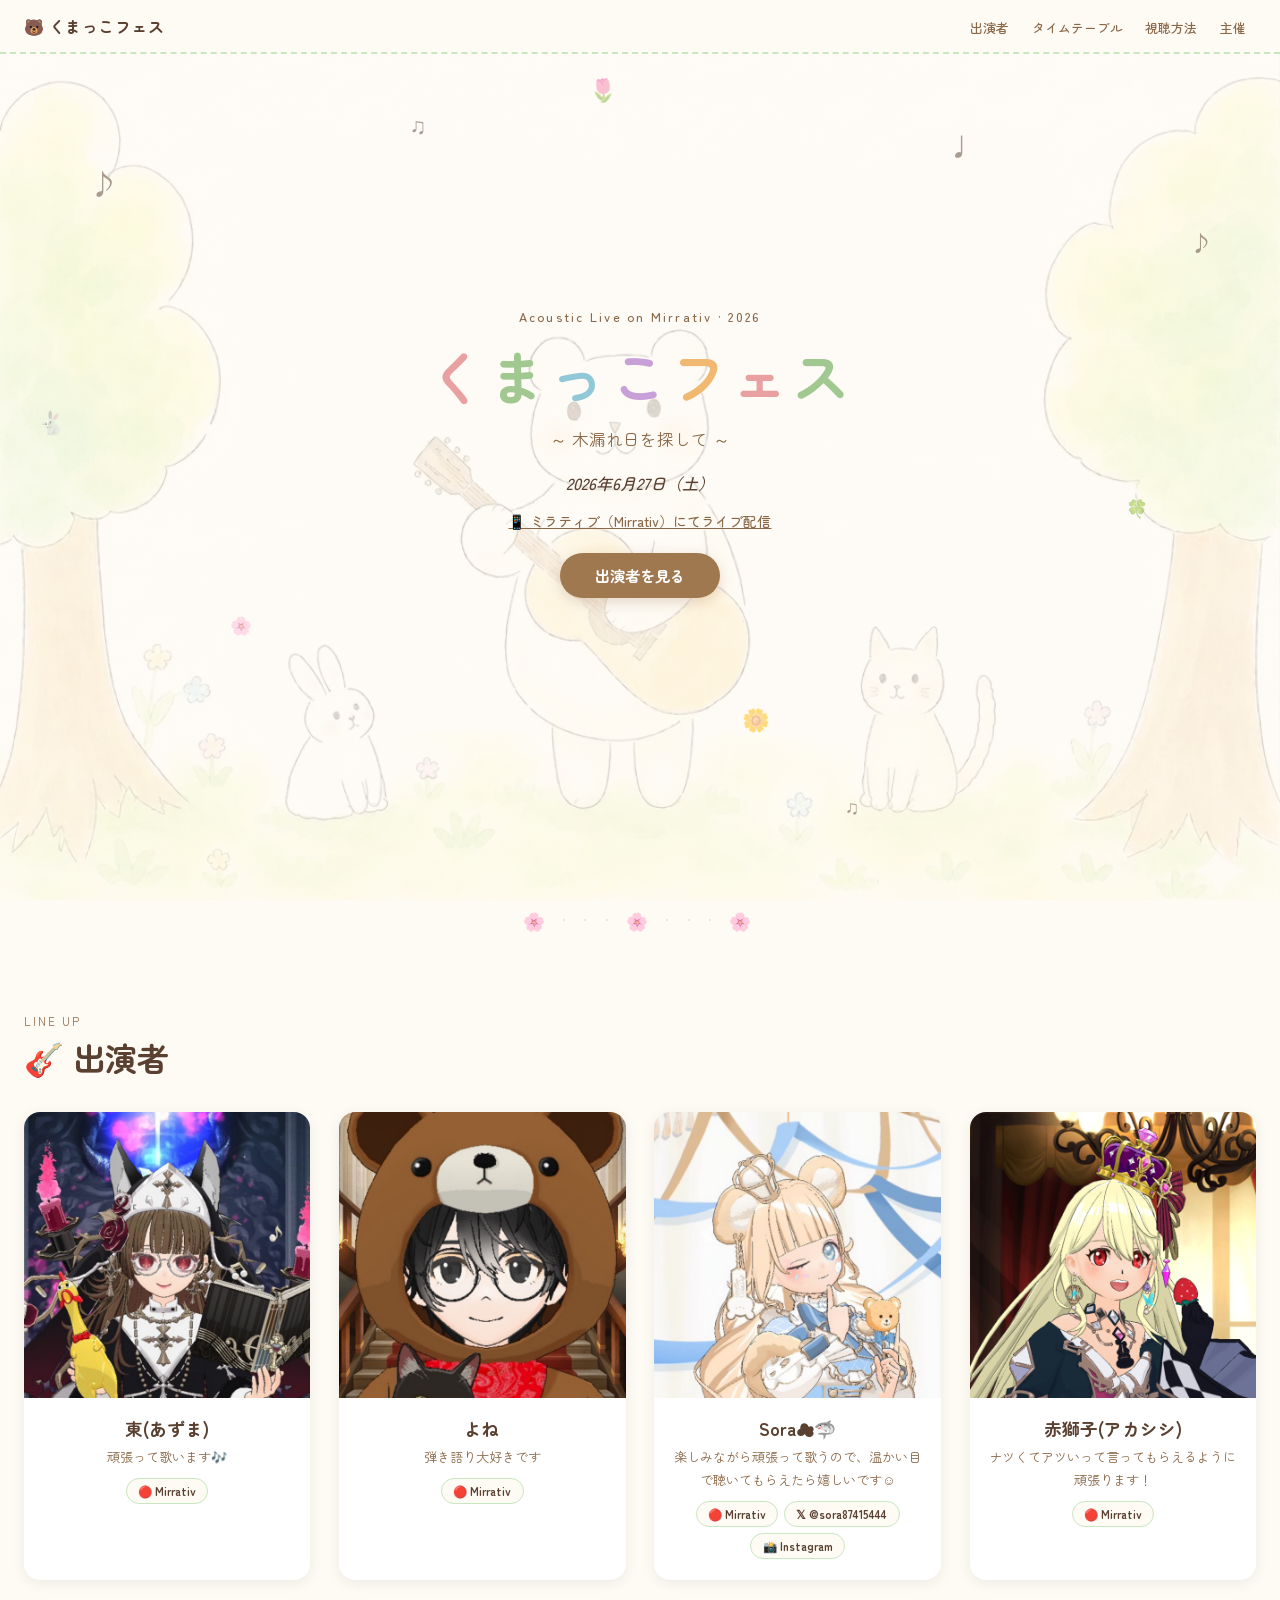
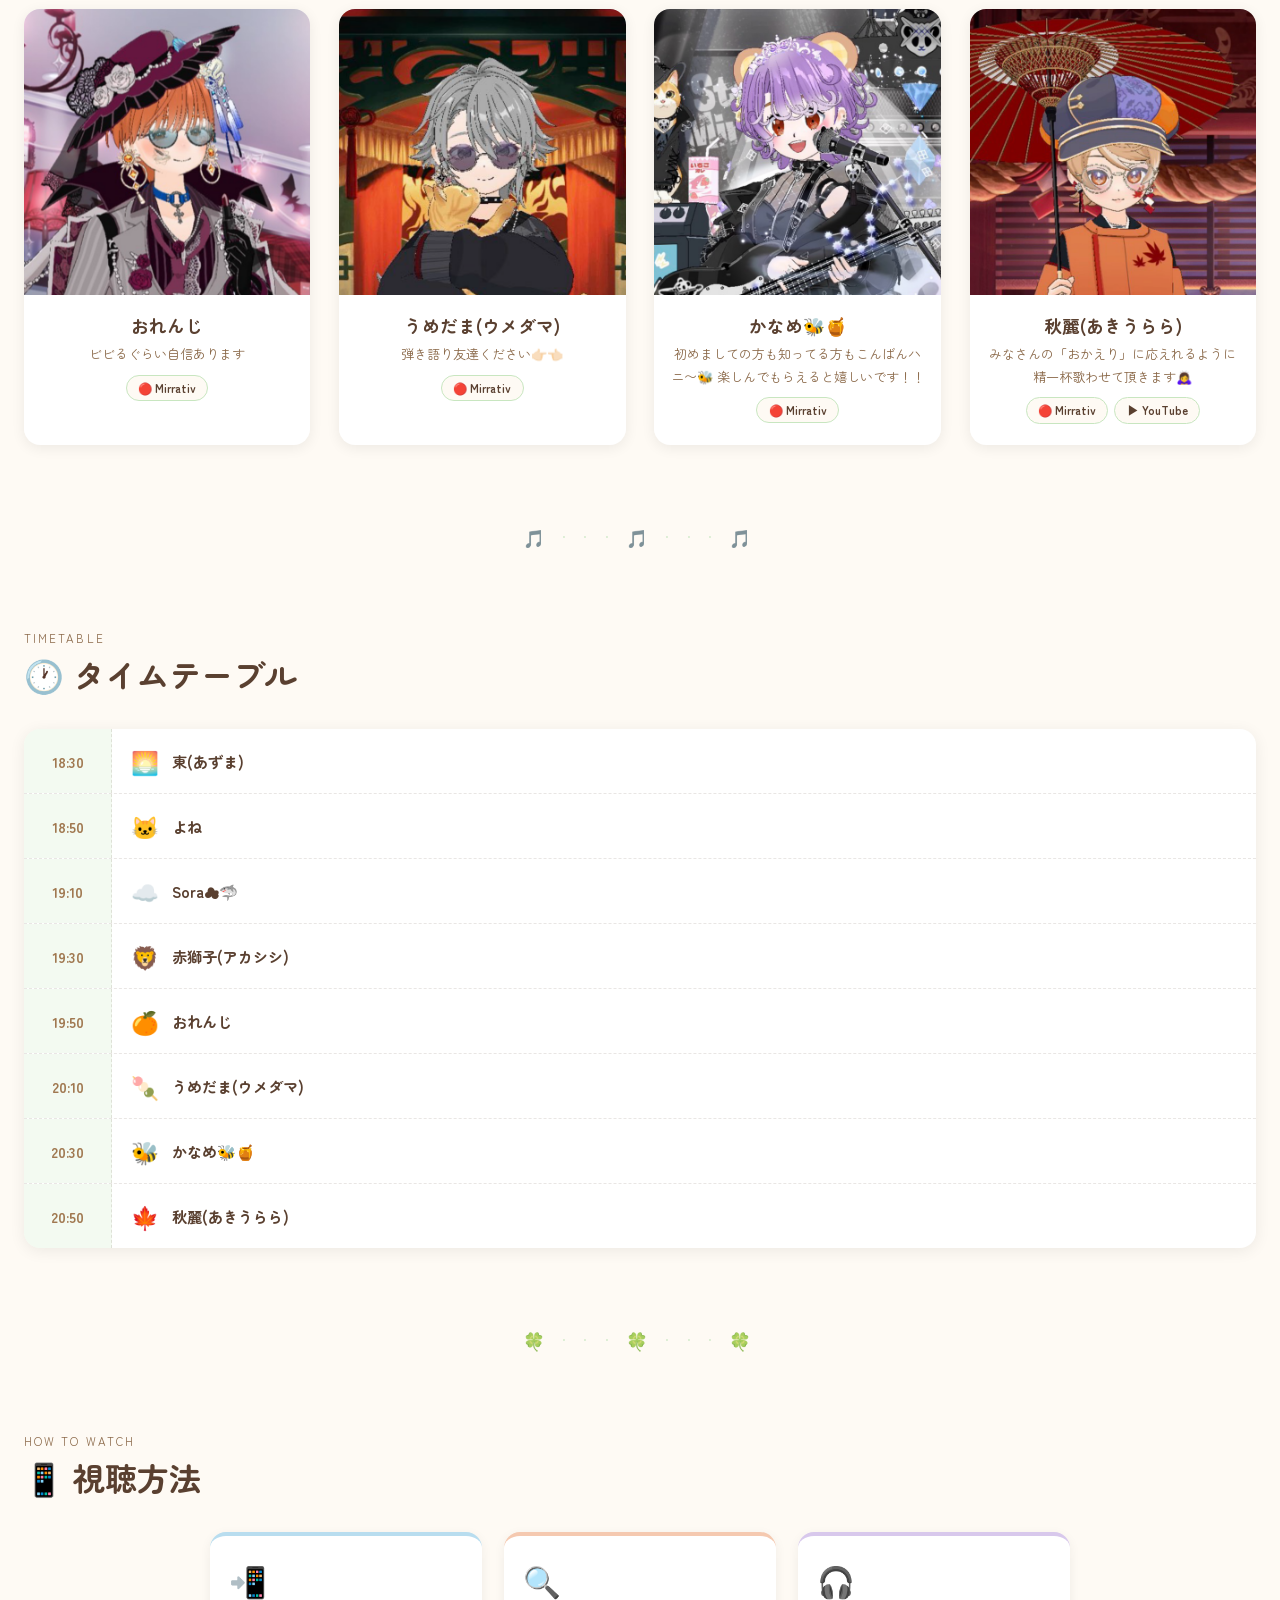
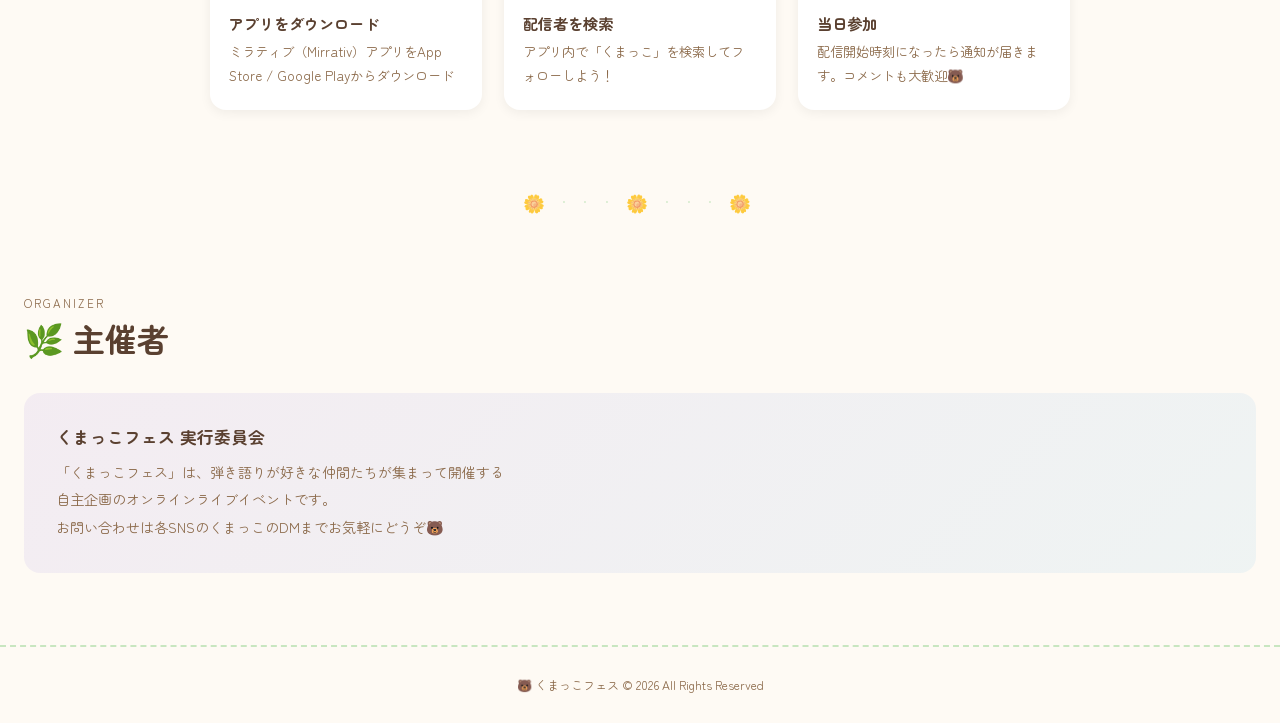
==== index.html @ 89620be0 "Add files via upload" ====
<!DOCTYPE html>
<html lang="ja">
<head>
  <meta charset="UTF-8">
  <meta name="viewport" content="width=device-width, initial-scale=1.0">
  <title>くまっこフェス</title>
  <meta name="description" content="2026年7月25日（土）開催!アコースティックギター弾き語りのオンラインライブイベント「くまっこフェス」。ミラティブにて18:30より配信。東・よね・Sora・赤獅子・おれんじ・うめだま・かなめ・秋麗が出演。">
  <meta name="keywords" content="くまっこフェス,くまっこ,弾き語り,アコースティック,ミラティブ,Mirrativ,オンラインライブ,2026">

  <!-- OGP（SNSでシェアしたときのカード表示） -->
  <meta property="og:title" content="くまっこフェス">
  <meta property="og:description" content="2026年7月25日（土）18:30〜 ミラティブにてアコースティック弾き語りライブ配信イベント開催！">
  <meta property="og:type" content="website">
  <meta property="og:image" content="image/image1.png">
  <meta name="twitter:card" content="summary_large_image">
  <meta name="twitter:title" content="くまっこフェス">
  <meta name="twitter:description" content="2026年7月25日（土）18:30〜 ミラティブにてアコースティック弾き語りライブ配信イベント開催！">
  <meta name="twitter:image" content="image/image1.png">

  <link rel="icon" href="data:image/svg+xml,<svg xmlns='http://www.w3.org/2000/svg' viewBox='0 0 100 100'><text y='.9em' font-size='90'>🐻</text></svg>">
  <link rel="preconnect" href="https://fonts.googleapis.com">
  <link href="https://fonts.googleapis.com/css2?family=Zen+Maru+Gothic:wght@400;500;700&display=swap" rel="stylesheet">
  <link rel="stylesheet" href="style.css">
</head>
<body>

<nav>
  <div class="nav-logo">🐻 くまっこフェス</div>
  <button class="nav-hamburger" id="navToggle" aria-label="メニューを開く" aria-expanded="false">
    <span></span><span></span><span></span>
  </button>
  <ul class="nav-links" id="navLinks">
    <li><a href="#artists" class="nav-close">出演者</a></li>
    <li><a href="#timetable" class="nav-close">タイムテーブル</a></li>
    <li><a href="#access" class="nav-close">視聴方法</a></li>
    <li><a href="#organizer" class="nav-close">主催</a></li>
  </ul>
</nav>
<script>
  const toggle = document.getElementById('navToggle');
  const links  = document.getElementById('navLinks');
  toggle.addEventListener('click', () => {
    const open = links.classList.toggle('open');
    toggle.classList.toggle('open', open);
    toggle.setAttribute('aria-expanded', open);
  });
  document.querySelectorAll('.nav-close').forEach(a => {
    a.addEventListener('click', () => {
      links.classList.remove('open');
      toggle.classList.remove('open');
      toggle.setAttribute('aria-expanded', false);
    });
  });
</script>

<div class="hero">
  <div class="hero-floaties">
    <span class="floaty">♪</span><span class="floaty">🌸</span>
    <span class="floaty">♫</span><span class="floaty">🌼</span>
    <span class="floaty">♩</span><span class="floaty">🍀</span>
    <span class="floaty">♪</span><span class="floaty">🌷</span>
    <span class="floaty">♫</span><span class="floaty">🐇</span>
  </div>
  <div class="hero-inner">
    <span class="hero-eyebrow">Acoustic Live on Mirrativ · 2026</span>

    <h1 class="hero-title">
      <span class="c1">く</span><span class="c2">ま</span><span class="c3">っ</span><span class="c4">こ</span><span class="c5">フ</span><span class="c6">ェ</span><span class="c7">ス</span>
    </h1>

    <p class="hero-desc">～ 木漏れ日を探して ～</p>

    <p class="hero-date"><em>2026年6月27日（土）</em></p>

    <a href="https://mirrativ.com" target="_blank" rel="noopener" class="hero-platform">📱 ミラティブ（Mirrativ）にてライブ配信</a>

    <a href="#artists" class="hero-cta">出演者を見る</a>
  </div>
</div>

<div class="divider">🌸 · · · 🌸 · · · 🌸</div>

<section class="section" id="artists">
  <span class="section-label">Line Up</span>
  <h2 class="section-title">🎸 出演者</h2>
  <div class="artists-grid">

    <div class="artist-card">
      <img src="image/image3.png" alt="東">
      <div class="artist-card-body">
        <h3>東(あずま)</h3>
        <p>頑張って歌います🎶</p>
        <div class="artist-sns">
          <a href="https://mirrativ.com/user/102219431" target="_blank" rel="noopener" class="artist-sns-btn">🔴 Mirrativ</a>
        </div>
      </div>
    </div>

    <div class="artist-card">
      <img src="image/image4.png" alt="よね">
      <div class="artist-card-body">
        <h3>よね</h3>
        <p>弾き語り大好きです</p>
        <div class="artist-sns">
          <a href="https://mirrativ.com/user/101156910" target="_blank" rel="noopener" class="artist-sns-btn">🔴 Mirrativ</a>
        </div>
      </div>
    </div>

    <div class="artist-card">
      <img src="image/image5.png" alt="Sora">
      <div class="artist-card-body">
        <h3>Sora☁🦈</h3>
        <p>楽しみながら頑張って歌うので、温かい目で聴いてもらえたら嬉しいです☺️</p>
        <div class="artist-sns">
          <a href="https://mirrativ.com/user/8584113" target="_blank" rel="noopener" class="artist-sns-btn">🔴 Mirrativ</a>
          <a href="https://x.com/sora87415444?s=11&t=yZ4ReIHykWUh_qKAVTOBlQ" target="_blank" rel="noopener" class="artist-sns-btn">𝕏 @sora87415444</a>
          <a href="https://www.instagram.com/sora__guitar?igsh=NDF0MnJ6eXdzMDRj&utm_source=qr" target="_blank" rel="noopener" class="artist-sns-btn">📸 Instagram</a>
        </div>
      </div>
    </div>

    <div class="artist-card">
      <img src="image/image6.png" alt="赤獅子">
      <div class="artist-card-body">
        <h3>赤獅子(アカシシ)</h3>
        <p>ナツくてアツいって言ってもらえるように頑張ります！</p>
        <div class="artist-sns">
          <a href="https://mirrativ.com/user/101083496" target="_blank" rel="noopener" class="artist-sns-btn">🔴 Mirrativ</a>
        </div>
      </div>
    </div>

    <div class="artist-card">
      <img src="image/image7.png" alt="おれんじ">
      <div class="artist-card-body">
        <h3>おれんじ</h3>
        <p>ビビるぐらい自信あります</p>
        <div class="artist-sns">
          <a href="https://mirrativ.com/user/152184566" target="_blank" rel="noopener" class="artist-sns-btn">🔴 Mirrativ</a>
        </div>
      </div>
    </div>

    <div class="artist-card">
      <img src="image/image8.png" alt="うめだま">
      <div class="artist-card-body">
        <h3>うめだま(ウメダマ)</h3>
        <p>弾き語り友達ください👉🏻👈🏻</p>
        <div class="artist-sns">
          <a href="https://mirrativ.com/user/136022039" target="_blank" rel="noopener" class="artist-sns-btn">🔴 Mirrativ</a>
        </div>
      </div>
    </div>

    <div class="artist-card">
      <img src="image/image9.png" alt="かなめ">
      <div class="artist-card-body">
        <h3>かなめ🐝🍯</h3>
        <p>初めましての方も知ってる方もこんばんハニ〜🐝 楽しんでもらえると嬉しいです！！</p>
        <div class="artist-sns">
          <a href="https://mirrativ.com/user/1976051" target="_blank" rel="noopener" class="artist-sns-btn">🔴 Mirrativ</a>
        </div>
      </div>
    </div>

    <div class="artist-card">
      <img src="image/image10.png" alt="秋麗">
      <div class="artist-card-body">
        <h3>秋麗(あきうらら)</h3>
        <p>みなさんの「おかえり」に応えれるように 精一杯歌わせて頂きます🙇‍♀️</p>
        <div class="artist-sns">
          <a href="https://mirrativ.com/user/105536113" target="_blank" rel="noopener" class="artist-sns-btn">🔴 Mirrativ</a>
          <a href="https://youtube.com/@akiulara_ssw?si=vYc-ff33bAd-PZQn" target="_blank" rel="noopener" class="artist-sns-btn">▶ YouTube</a>
        </div>
      </div>
    </div>

  </div>
</section>

<div class="divider">🎵 · · · 🎵 · · · 🎵</div>

<section class="section" id="timetable">
  <span class="section-label">Timetable</span>
  <h2 class="section-title">🕐 タイムテーブル</h2>
  <div class="timetable">
    <div class="tt-row">
      <div class="tt-time">18:30</div>
      <div class="tt-body">
        <span class="tt-icon">🌅</span>
        <div><div class="tt-name">東(あずま)</div></div>
      </div>
    </div>
    <div class="tt-row">
      <div class="tt-time">18:50</div>
      <div class="tt-body">
        <span class="tt-icon">🐱</span>
        <div><div class="tt-name">よね</div></div>
      </div>
    </div>
    <div class="tt-row">
      <div class="tt-time">19:10</div>
      <div class="tt-body">
        <span class="tt-icon">☁️</span>
        <div><div class="tt-name">Sora☁🦈</div></div>
      </div>
    </div>
    <div class="tt-row">
      <div class="tt-time">19:30</div>
      <div class="tt-body">
        <span class="tt-icon">🦁</span>
        <div><div class="tt-name">赤獅子(アカシシ)</div></div>
      </div>
    </div>
    <div class="tt-row">
      <div class="tt-time">19:50</div>
      <div class="tt-body">
        <span class="tt-icon">🍊</span>
        <div><div class="tt-name">おれんじ</div></div>
      </div>
    </div>
    <div class="tt-row">
      <div class="tt-time">20:10</div>
      <div class="tt-body">
        <span class="tt-icon">🍡</span>
        <div><div class="tt-name">うめだま(ウメダマ)</div></div>
      </div>
    </div>
    <div class="tt-row">
      <div class="tt-time">20:30</div>
      <div class="tt-body">
        <span class="tt-icon">🐝</span>
        <div><div class="tt-name">かなめ🐝🍯</div></div>
      </div>
    </div>
    <div class="tt-row">
      <div class="tt-time">20:50</div>
      <div class="tt-body">
        <span class="tt-icon">🍁</span>
        <div><div class="tt-name">秋麗(あきうらら)</div></div>
      </div>
    </div>
  </div>
</section>

<div class="divider">🍀 · · · 🍀 · · · 🍀</div>

<section class="section" id="access">
  <span class="section-label">How to Watch</span>
  <h2 class="section-title">📱 視聴方法</h2>
  <div class="access-steps">
    <div class="access-step">
      <div class="icon">📲</div>
      <h3>アプリをダウンロード</h3>
      <p>ミラティブ（Mirrativ）アプリをApp Store / Google Playからダウンロード</p>
    </div>
    <div class="access-step">
      <div class="icon">🔍</div>
      <h3>配信者を検索</h3>
      <p>アプリ内で「くまっこ」を検索してフォローしよう！</p>
    </div>
    <div class="access-step">
      <div class="icon">🎧</div>
      <h3>当日参加</h3>
      <p>配信開始時刻になったら通知が届きます。コメントも大歓迎🐻</p>
    </div>
  </div>
</section>

<div class="divider">🌼 · · · 🌼 · · · 🌼</div>

<section class="section" id="organizer">
  <span class="section-label">Organizer</span>
  <h2 class="section-title">🌿 主催者</h2>
  <div class="organizer-box">
    <h3>くまっこフェス 実行委員会</h3>
    <p>
      「くまっこフェス」は、弾き語りが好きな仲間たちが集まって開催する<br>
      自主企画のオンラインライブイベントです。<br>
      お問い合わせは各SNSのくまっこのDMまでお気軽にどうぞ🐻
    </p>
  </div>
</section>

<footer>
  <p>🐻 くまっこフェス &copy; 2026 All Rights Reserved</p>
</footer>

<!-- くまっこ フッターマスコット -->
<div class="mascot-popup" id="mascotPopup" aria-hidden="true">
  <img src="image/image2.png" alt="くまっこ" class="mascot-img">
</div>

<script>
(function() {
  const mascot = document.getElementById('mascotPopup');
  let shown = false;

  function checkBottom() {
    const scrollBottom = window.scrollY + window.innerHeight;
    const pageHeight   = document.documentElement.scrollHeight;
    if (!shown && scrollBottom >= pageHeight - 80) {
      shown = true;
      mascot.classList.add('visible');
    } else if (shown && scrollBottom < pageHeight - 200) {
      shown = false;
      mascot.classList.remove('visible');
    }
  }

  window.addEventListener('scroll', checkBottom, { passive: true });
})();
</script>

</body>
</html>
---- style.css ----
*, *::before, *::after { box-sizing: border-box; margin: 0; padding: 0; }
html { scroll-behavior: smooth; }

:root {
  --cream:    #FEFAF4;
  --green:    #C8E6C0;
  --peach:    #F5C9B0;
  --sky:      #B8DDEF;
  --lavender: #D8C8EC;
  --brown:    #A07850;
  --text:     #5A4030;
  --sub:      #8A6848;
  --white:    #ffffff;
  --r:        16px;
}

body {
  font-family: 'Zen Maru Gothic', sans-serif;
  background: var(--cream);
  color: var(--text);
  overflow-x: hidden;
}

/* NAV */
nav {
  position: fixed;
  top: 0; left: 0; right: 0;
  z-index: 100;
  background: rgba(254,250,244,0.93);
  backdrop-filter: blur(10px);
  -webkit-backdrop-filter: blur(10px);
  border-bottom: 2px dashed var(--green);
  padding: 0 1.5rem;
  height: 54px;
  display: flex;
  align-items: center;
  justify-content: space-between;
}
.nav-logo { font-weight: 700; font-size: 1rem; letter-spacing: 0.03em; }
.nav-links { display: flex; list-style: none; gap: 0.1rem; }
.nav-links a {
  text-decoration: none;
  color: var(--sub);
  font-size: 0.8rem;
  font-weight: 500;
  padding: 0.3rem 0.65rem;
  border-radius: 20px;
  transition: background 0.18s, color 0.18s;
}
.nav-links a:hover { background: var(--green); color: var(--text); }

/* HERO */
.hero {
  min-height: 100svh;
  padding-top: 54px;
  display: flex;
  flex-direction: column;
  align-items: center;
  justify-content: center;
  text-align: center;
  padding-inline: 1.5rem;
  padding-bottom: 3rem;
  position: relative;
  overflow: hidden;
  background-image: 
    linear-gradient(rgba(254, 250, 244, 0.7), rgba(254, 250, 244, 0.7)), 
    url('image/image1.png');
  background-size: cover;
  background-position: center;
  background-repeat: no-repeat;
}

.hero-floaties { position: absolute; inset: 0; pointer-events: none; overflow: hidden; }
.floaty { position: absolute; font-size: 1.4rem; opacity: 0.5; animation: float 9s ease-in-out infinite; }
.floaty:nth-child(1)  { left:  7%; top: 18%; animation-delay:0s;   font-size:1.8rem; }
.floaty:nth-child(2)  { left: 18%; top: 68%; animation-delay:1.3s; font-size:1.1rem; }
.floaty:nth-child(3)  { left: 32%; top: 12%; animation-delay:2.6s; }
.floaty:nth-child(4)  { left: 58%; top: 78%; animation-delay:0.8s; }
.floaty:nth-child(5)  { left: 74%; top: 14%; animation-delay:2.0s; font-size:1.6rem; }
.floaty:nth-child(6)  { left: 88%; top: 55%; animation-delay:3.2s; font-size:1.1rem; }
.floaty:nth-child(7)  { left: 93%; top: 25%; animation-delay:0.5s; }
.floaty:nth-child(8)  { left: 46%; top:  8%; animation-delay:1.8s; }
.floaty:nth-child(9)  { left: 66%; top: 88%; animation-delay:1.0s; font-size:1.2rem; }
.floaty:nth-child(10) { left:  3%; top: 45%; animation-delay:3.8s; }
@keyframes float {
  0%,100% { transform: translateY(0) rotate(-3deg); }
  40%      { transform: translateY(-16px) rotate(4deg); }
  70%      { transform: translateY(-7px) rotate(-2deg); }
}

.hero-inner {
  position: relative; z-index: 1;
  display: flex; flex-direction: column;
  align-items: center; gap: 1rem;
}
.hero-kv { display: none; }
.hero-eyebrow {
  font-size: 0.78rem; letter-spacing: 0.18em;
  color: var(--sub); font-weight: 500;
}
.hero-title {
  font-size: clamp(2.2rem, 9vw, 3.6rem);
  font-weight: 700; letter-spacing: 0.05em; line-height: 1.15;
}
.hero-title .c1 { color: #E8A0A0; }
.hero-title .c2 { color: #A0C890; }
.hero-title .c3 { color: #90C8D8; }
.hero-title .c4 { color: #C8A0D8; }
.hero-title .c5 { color: #F0B870; }
.hero-title .c6 { color: #E8A0A0; }
.hero-title .c7 { color: #A0C890; }
.hero-desc { font-size: clamp(0.88rem, 2.5vw, 1.05rem); color: var(--sub); line-height: 1.8; }
.hero-date { font-style: italic; font-size: 1rem; color: var(--text); font-weight: 500; }
.hero-platform {
  display: inline-flex; align-items: center; gap: 0.4rem;
  font-size: 0.88rem; font-weight: 500; color: var(--sub);
}
.hero-cta {
  display: inline-block; margin-top: 0.4rem;
  padding: 0.72rem 2.2rem;
  background: var(--brown); color: #fff;
  font-family: inherit; font-size: 0.95rem; font-weight: 700;
  border-radius: 30px; text-decoration: none;
  box-shadow: 0 4px 14px rgba(160,120,80,0.28);
  transition: transform 0.18s, box-shadow 0.18s;
}
.hero-cta:hover { transform: translateY(-3px); box-shadow: 0 8px 22px rgba(160,120,80,0.35); }

/* SECTION 共通 */
.section { padding: 4.5rem 1.5rem; max-width: 1280px; margin-inline: auto; }
.section-label {
  display: block; font-size: 0.72rem; letter-spacing: 0.18em;
  text-transform: uppercase; color: var(--sub); margin-bottom: 0.3rem;
}
.section-title { font-size: clamp(1.4rem, 5vw, 2rem); font-weight: 700; margin-bottom: 2rem; }
.divider { text-align: center; letter-spacing: 0.35em; color: var(--green); font-size: 1.1rem; padding: 0.5rem 0; opacity: 0.75; }

/* ARTISTS */
.artists-grid {
  display: grid;
  grid-template-columns: repeat(auto-fill, minmax(240px, 1fr));
  gap: 1.8rem;
}
@media (min-width: 900px) {
  .artists-grid { grid-template-columns: repeat(4, 1fr); }
}
.artist-card {
  background: var(--white); border-radius: var(--r);
  overflow: hidden; box-shadow: 0 3px 14px rgba(0,0,0,0.07);
  text-align: center;
  transition: transform 0.18s, box-shadow 0.18s;
}
.artist-card:hover { transform: translateY(-5px); box-shadow: 0 8px 24px rgba(0,0,0,0.1); }
.artist-card img {
  width: 100%; aspect-ratio: 1/1; object-fit: cover;
  display: block;
  background: linear-gradient(135deg, var(--peach), var(--lavender));
}
.artist-card-body { padding: 1.1rem 1rem 1.3rem; }
.artist-card-body h3 { font-size: 1.1rem; font-weight: 700; margin-bottom: 0.35rem; }
.artist-card-body p { font-size: 0.82rem; color: var(--sub); line-height: 1.7; }
.artist-sns { display: flex; flex-wrap: wrap; gap: 0.4rem; justify-content: center; margin-top: 0.6rem; }
.artist-sns-btn {
  display: inline-block;
  font-size: 0.72rem; font-weight: 700; font-family: inherit;
  padding: 0.25rem 0.7rem;
  border-radius: 20px;
  background: var(--cream);
  border: 1.5px solid var(--green);
  color: var(--text);
  text-decoration: none;
  transition: background 0.18s, color 0.18s;
}
.artist-sns-btn:hover { background: var(--green); color: var(--text); }

/* TIMETABLE */
.timetable { background: var(--white); border-radius: var(--r); overflow: hidden; box-shadow: 0 3px 16px rgba(0,0,0,0.07); }
.tt-row {
  display: grid; grid-template-columns: 88px 1fr;
  border-bottom: 1px dashed rgba(90,64,48,0.13);
}
.tt-row:last-child { border-bottom: none; }
.tt-time {
  padding: 1rem 0.6rem; font-size: 0.9rem; font-weight: 700; color: var(--brown);
  background: rgba(200,230,192,0.22);
  display: flex; align-items: center; justify-content: center; text-align: center;
  border-right: 1px dashed rgba(90,64,48,0.13);
}
.tt-body { padding: 1rem 1.2rem; display: flex; align-items: center; gap: 0.8rem; }
.tt-icon { font-size: 1.4rem; flex-shrink: 0; }
.tt-name { font-size: 0.95rem; font-weight: 700; }
.tt-note { font-size: 0.78rem; color: var(--sub); margin-top: 0.1rem; }

/* ACCESS */
.access-steps {
  display: grid;
  grid-template-columns: repeat(3, 1fr);
  gap: 1.4rem;
  max-width: 860px;
  margin-inline: auto;
}
.access-step {
  background: var(--white); border-radius: var(--r);
  padding: 1.4rem 1.2rem; box-shadow: 0 3px 12px rgba(0,0,0,0.06);
  border-top: 4px solid var(--sky);
}
.access-step:nth-child(2) { border-top-color: var(--peach); }
.access-step:nth-child(3) { border-top-color: var(--lavender); }
.access-step .icon { font-size: 1.9rem; margin-bottom: 0.6rem; }
.access-step h3 { font-size: 0.95rem; font-weight: 700; margin-bottom: 0.4rem; }
.access-step p { font-size: 0.84rem; color: var(--sub); line-height: 1.75; }

/* ORGANIZER */
.organizer-box {
  background: linear-gradient(135deg, rgba(216,200,236,0.28), rgba(184,221,239,0.22));
  border-radius: var(--r); padding: 2rem;
}
.organizer-box h3 { font-size: 1.05rem; font-weight: 700; margin-bottom: 0.6rem; }
.organizer-box p { font-size: 0.88rem; color: var(--sub); line-height: 1.95; }

/* FOOTER */
footer { text-align: center; padding: 1.8rem 1rem; font-size: 0.76rem; color: var(--sub); border-top: 2px dashed var(--green); }

/* FOOTER MASCOT POPUP */
.mascot-popup {
  position: fixed;
  bottom: -20px;
  right: -10px;
  z-index: 200;
  pointer-events: none;
  transform: translate(60px, 80px) rotate(18deg);
  opacity: 0;
  transition:
    transform 0.55s cubic-bezier(0.34, 1.56, 0.64, 1),
    opacity   0.35s ease;
}
.mascot-popup.visible {
  transform: translate(0, 0) rotate(-6deg);
  opacity: 1;
}
.mascot-img {
  width: 300px;
  height: auto;
  display: block;
  filter: drop-shadow(0 6px 18px rgba(0,0,0,0.18));
}

/* HAMBURGER BUTTON */
.nav-hamburger {
  display: none;
  flex-direction: column;
  justify-content: center;
  gap: 5px;
  width: 40px; height: 40px;
  background: none; border: none;
  cursor: pointer; padding: 6px;
  border-radius: 8px;
  transition: background 0.18s;
  flex-shrink: 0;
}
.nav-hamburger:hover { background: var(--green); }
.nav-hamburger span {
  display: block; height: 2.5px;
  background: var(--text); border-radius: 2px;
  transition: transform 0.25s, opacity 0.25s;
  transform-origin: center;
}
.nav-hamburger.open span:nth-child(1) { transform: translateY(7.5px) rotate(45deg); }
.nav-hamburger.open span:nth-child(2) { opacity: 0; transform: scaleX(0); }
.nav-hamburger.open span:nth-child(3) { transform: translateY(-7.5px) rotate(-45deg); }

/* RESPONSIVE */
@media (max-width: 640px) {
  .nav-hamburger { display: flex; }

  .nav-links {
    display: none;
    position: fixed;
    top: 54px; left: 0; right: 0;
    background: rgba(254,250,244,0.97);
    backdrop-filter: blur(12px);
    -webkit-backdrop-filter: blur(12px);
    border-bottom: 2px dashed var(--green);
    flex-direction: column;
    gap: 0;
    padding: 0.5rem 0 1rem;
    list-style: none;
    box-shadow: 0 8px 24px rgba(0,0,0,0.08);
    z-index: 99;
  }
  .nav-links.open { display: flex; }
  .nav-links li { width: 100%; }
  .nav-links a {
    display: block;
    font-size: 1rem;
    padding: 0.85rem 1.5rem;
    border-radius: 0;
    text-align: left;
    border-bottom: 1px solid rgba(200,230,192,0.5);
  }
  .nav-links li:last-child a { border-bottom: none; }

  .section { padding: 3rem 1rem; }
  .tt-row { grid-template-columns: 70px 1fr; }
  .access-steps { grid-template-columns: 1fr; max-width: 100%; }
  .mascot-img { width: 250px; }
}

@media (prefers-reduced-motion: reduce) { .floaty { animation: none; } }
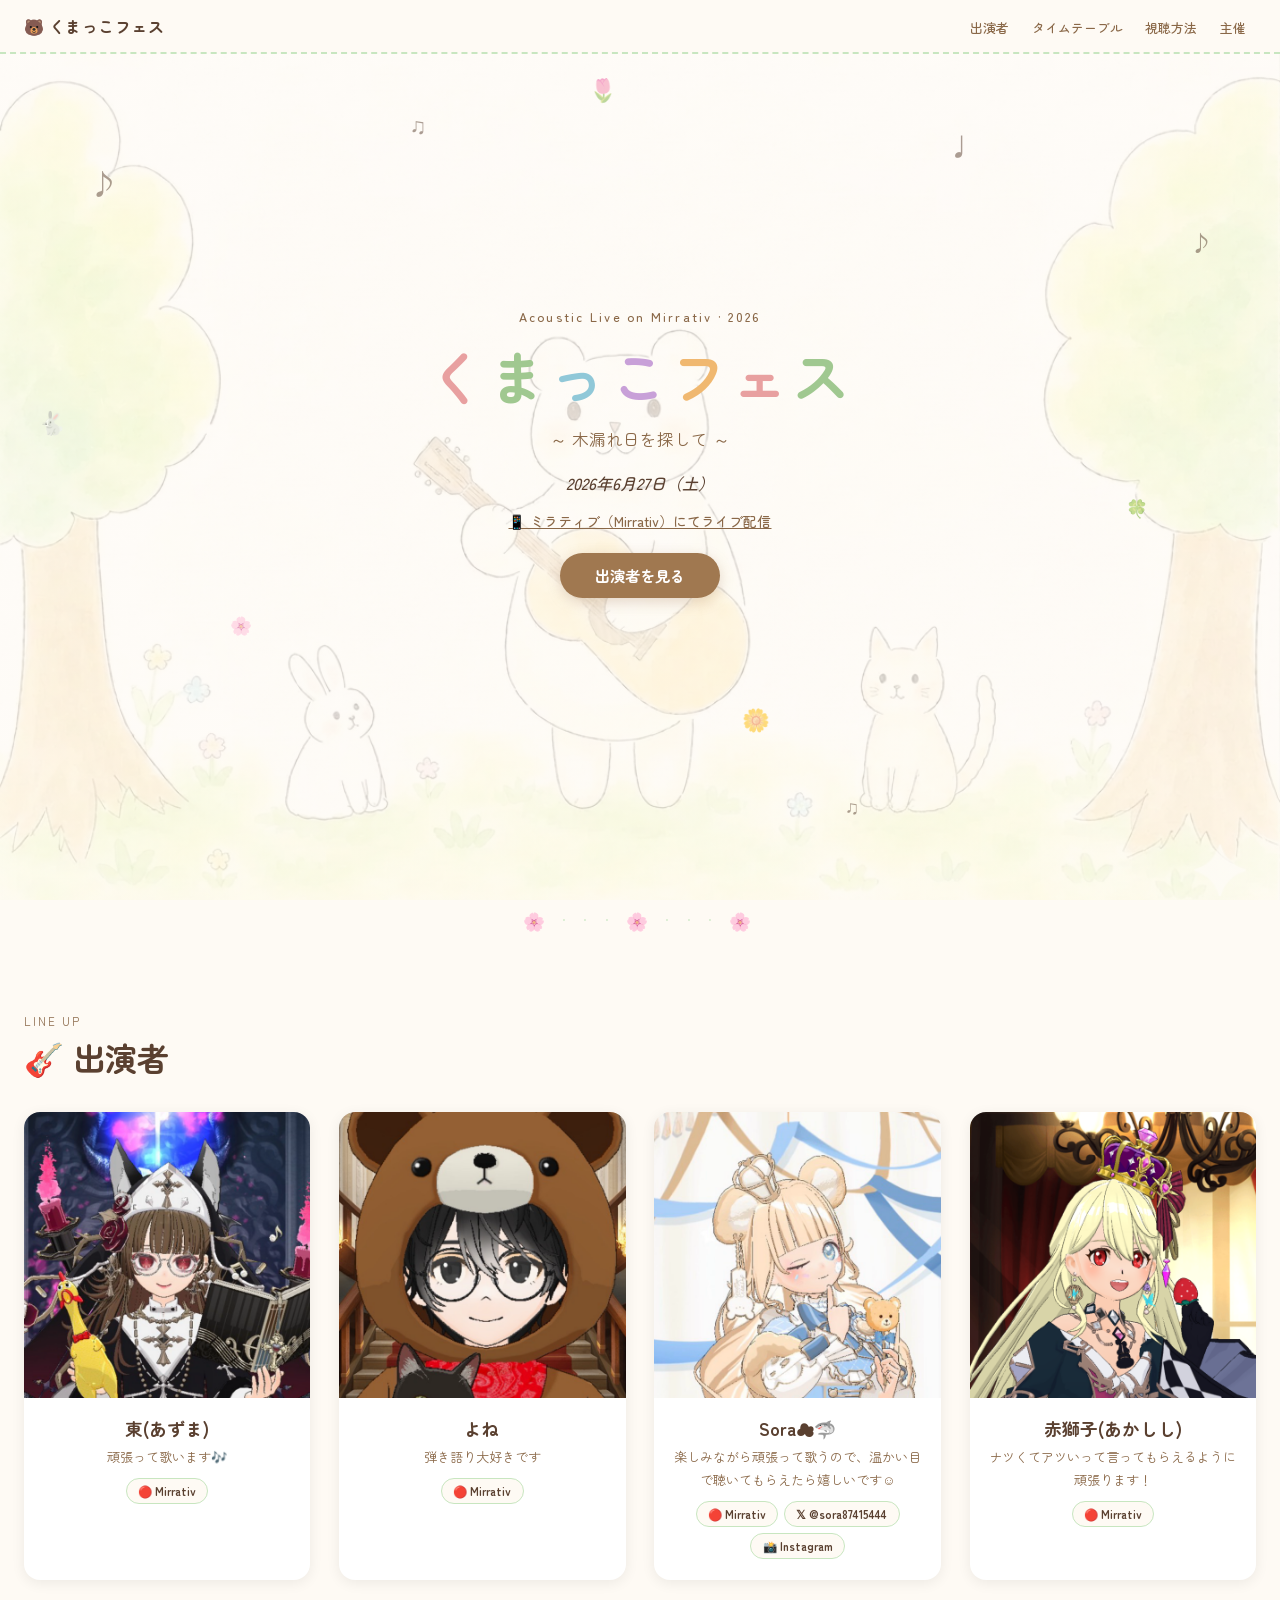
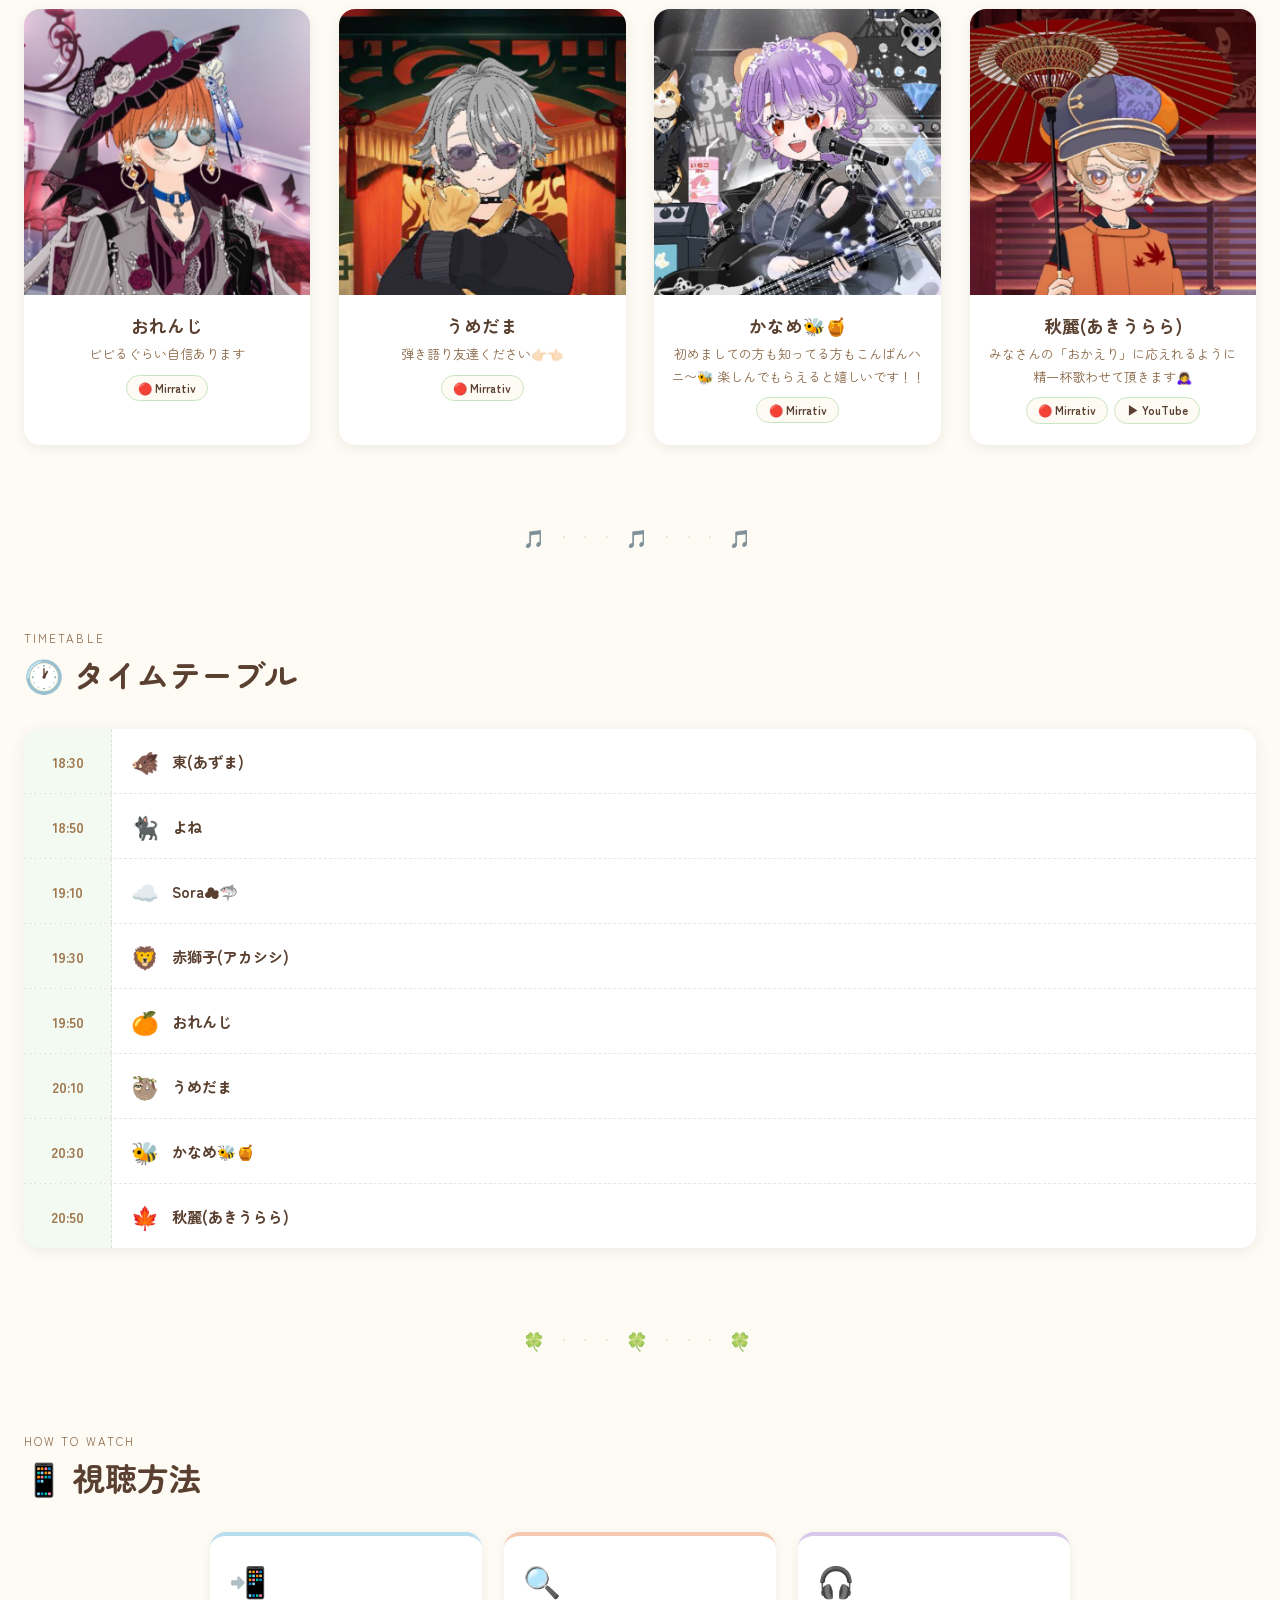
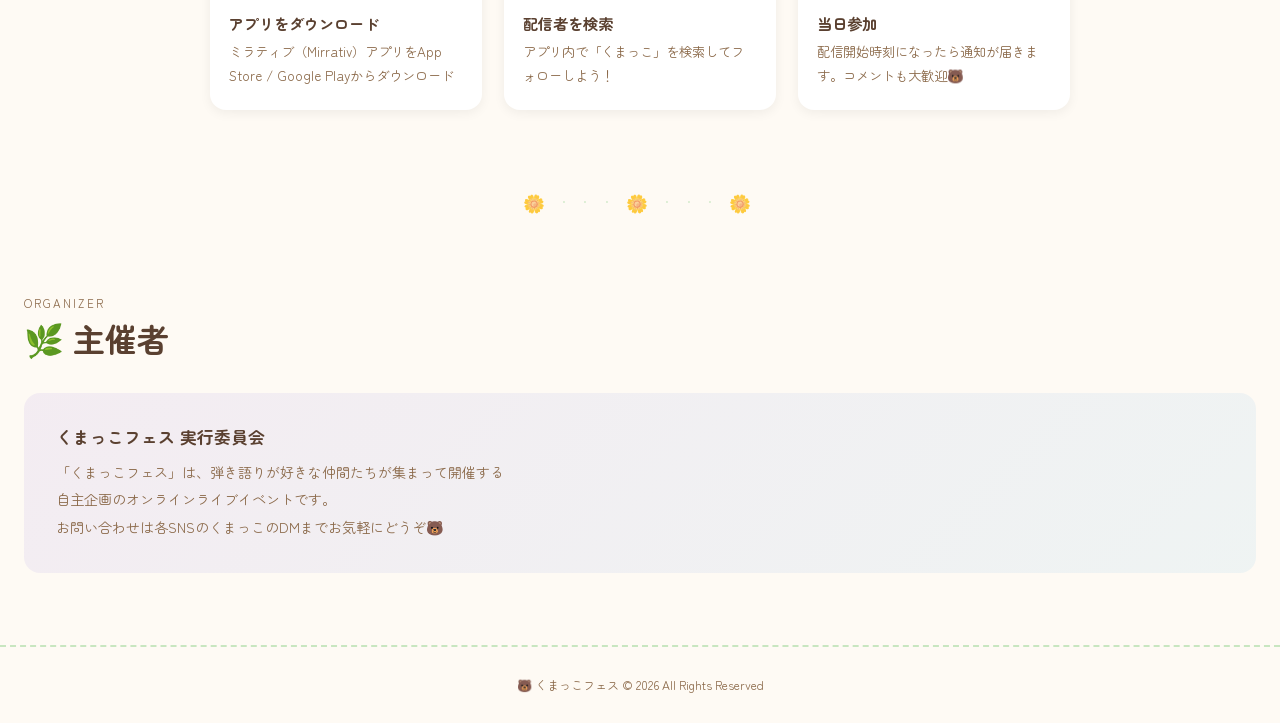
==== commit c4fb432b: "Add files via upload" ====
--- a/index.html
+++ b/index.html
@@ -123,7 +123,7 @@
     <div class="artist-card">
       <img src="image/image6.png" alt="赤獅子">
       <div class="artist-card-body">
-        <h3>赤獅子(アカシシ)</h3>
+        <h3>赤獅子(あかしし)</h3>
         <p>ナツくてアツいって言ってもらえるように頑張ります！</p>
         <div class="artist-sns">
           <a href="https://mirrativ.com/user/101083496" target="_blank" rel="noopener" class="artist-sns-btn">🔴 Mirrativ</a>
@@ -145,7 +145,7 @@
     <div class="artist-card">
       <img src="image/image8.png" alt="うめだま">
       <div class="artist-card-body">
-        <h3>うめだま(ウメダマ)</h3>
+        <h3>うめだま</h3>
         <p>弾き語り友達ください👉🏻👈🏻</p>
         <div class="artist-sns">
           <a href="https://mirrativ.com/user/136022039" target="_blank" rel="noopener" class="artist-sns-btn">🔴 Mirrativ</a>
@@ -188,14 +188,14 @@
     <div class="tt-row">
       <div class="tt-time">18:30</div>
       <div class="tt-body">
-        <span class="tt-icon">🌅</span>
+        <span class="tt-icon">🐗</span>
         <div><div class="tt-name">東(あずま)</div></div>
       </div>
     </div>
     <div class="tt-row">
       <div class="tt-time">18:50</div>
       <div class="tt-body">
-        <span class="tt-icon">🐱</span>
+        <span class="tt-icon">🐈‍⬛</span>
         <div><div class="tt-name">よね</div></div>
       </div>
     </div>
@@ -223,8 +223,8 @@
     <div class="tt-row">
       <div class="tt-time">20:10</div>
       <div class="tt-body">
-        <span class="tt-icon">🍡</span>
-        <div><div class="tt-name">うめだま(ウメダマ)</div></div>
+        <span class="tt-icon">🦥</span>
+        <div><div class="tt-name">うめだま</div></div>
       </div>
     </div>
     <div class="tt-row">
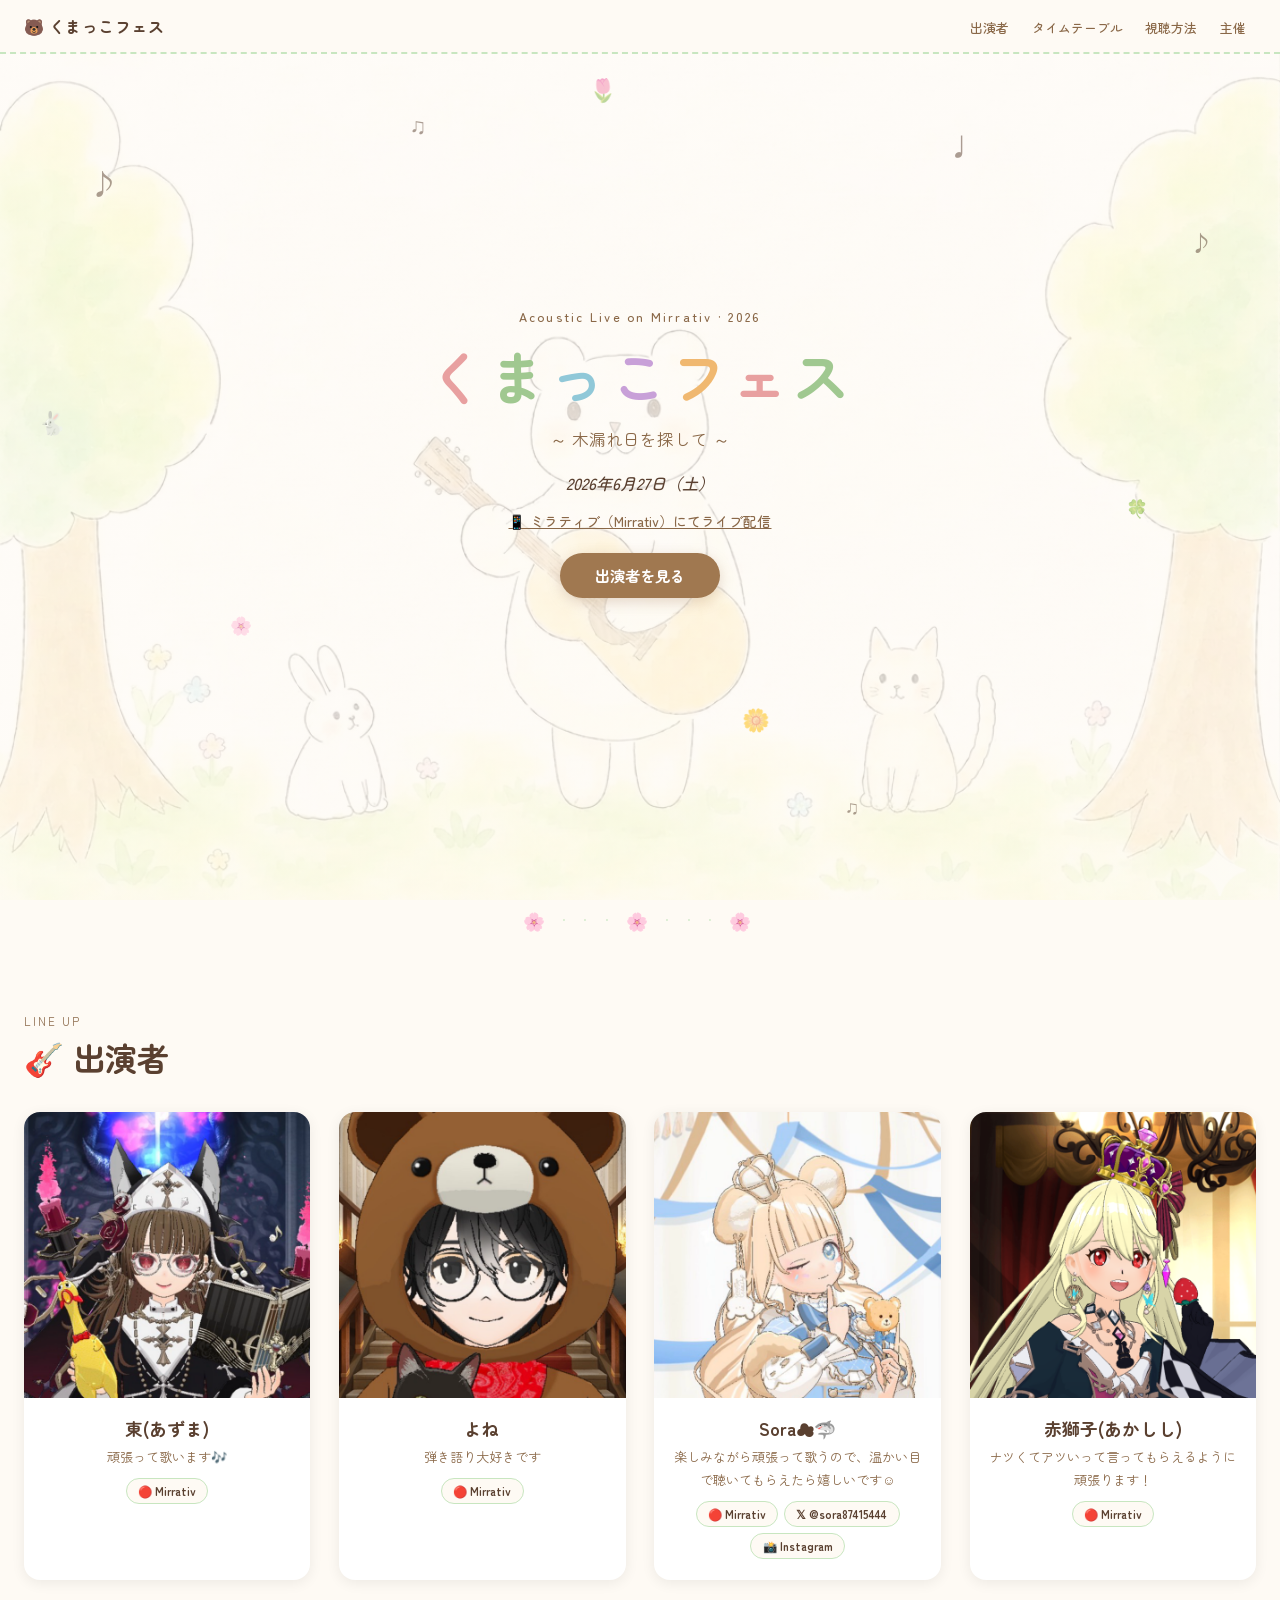
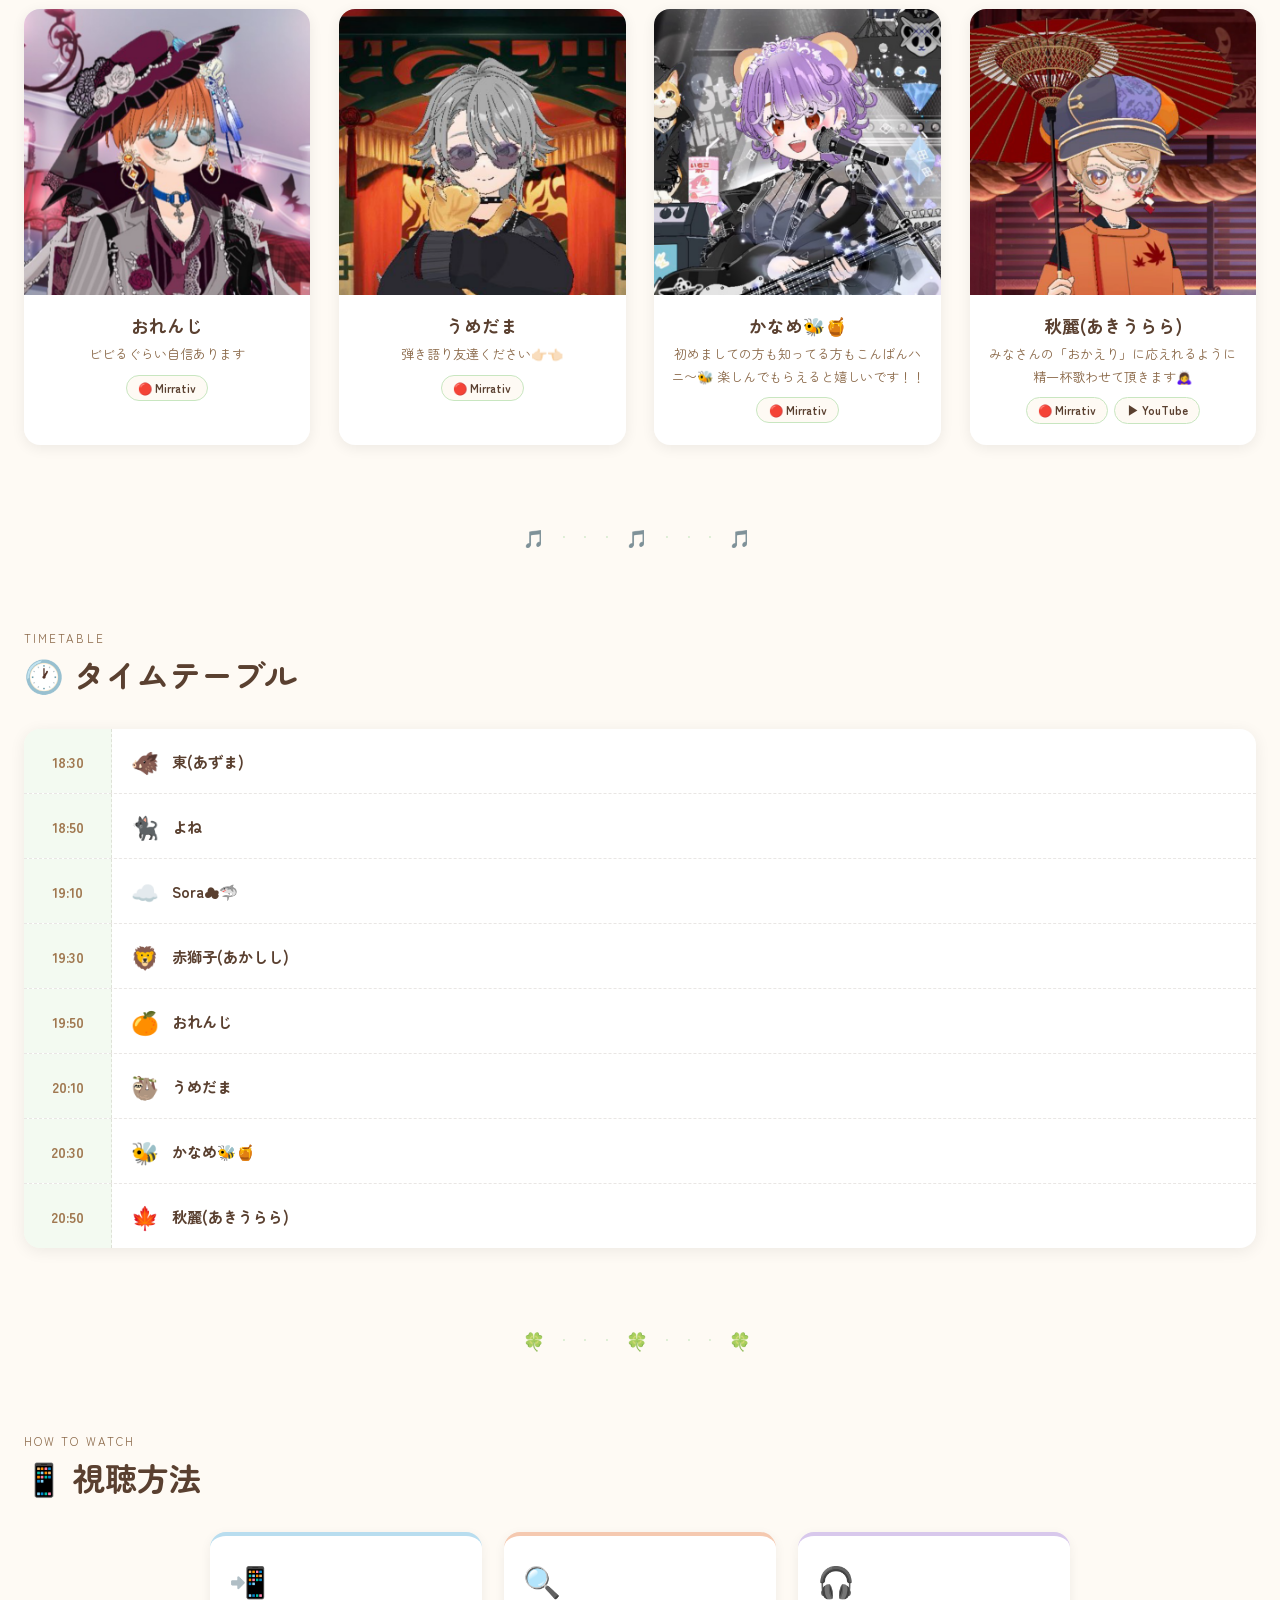
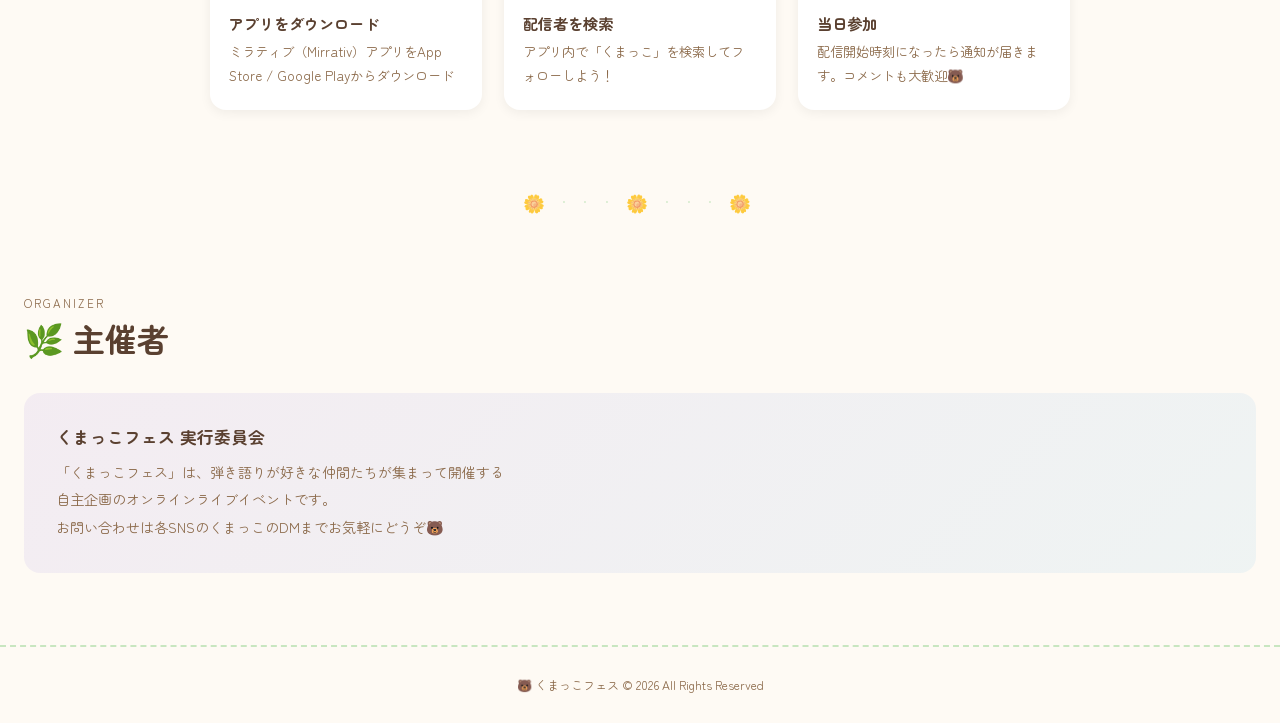
==== commit 338df9eb: "Add files via upload" ====
--- a/index.html
+++ b/index.html
@@ -210,7 +210,7 @@
       <div class="tt-time">19:30</div>
       <div class="tt-body">
         <span class="tt-icon">🦁</span>
-        <div><div class="tt-name">赤獅子(アカシシ)</div></div>
+        <div><div class="tt-name">赤獅子(あかしし)</div></div>
       </div>
     </div>
     <div class="tt-row">
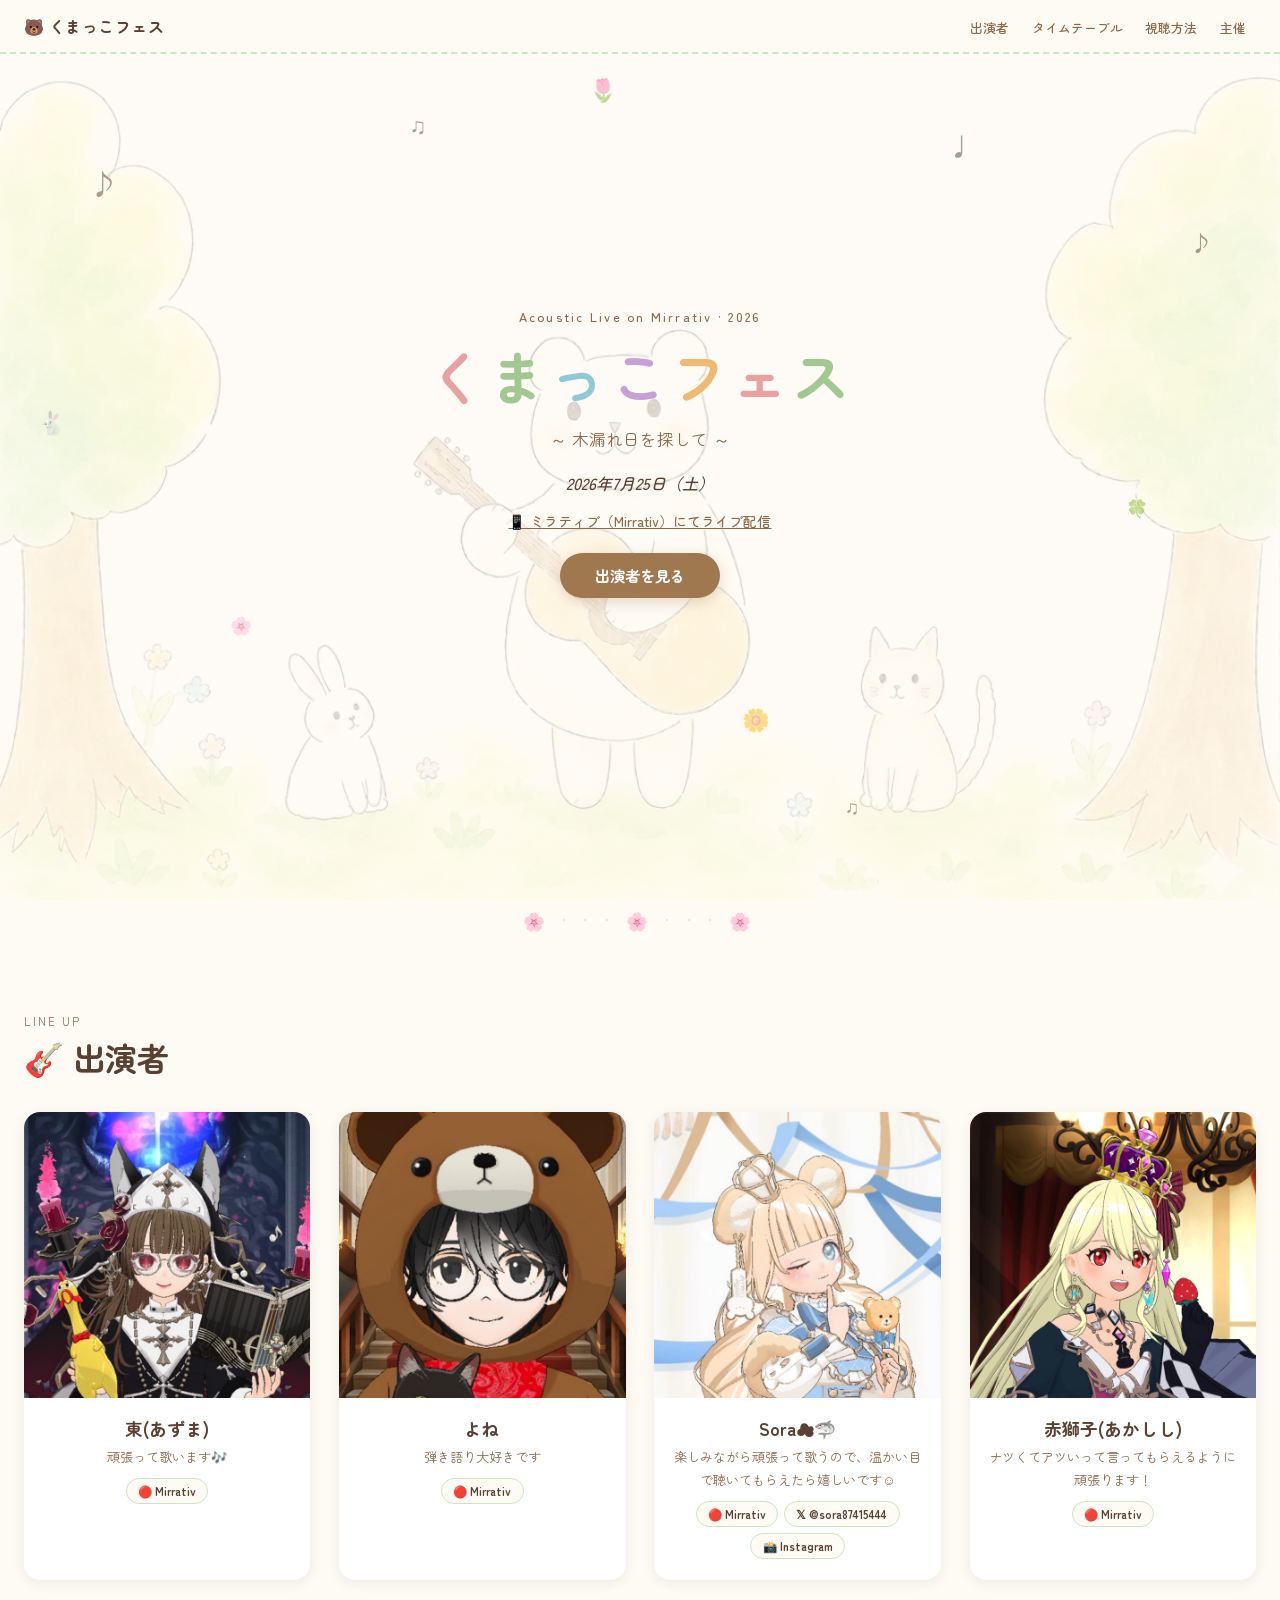
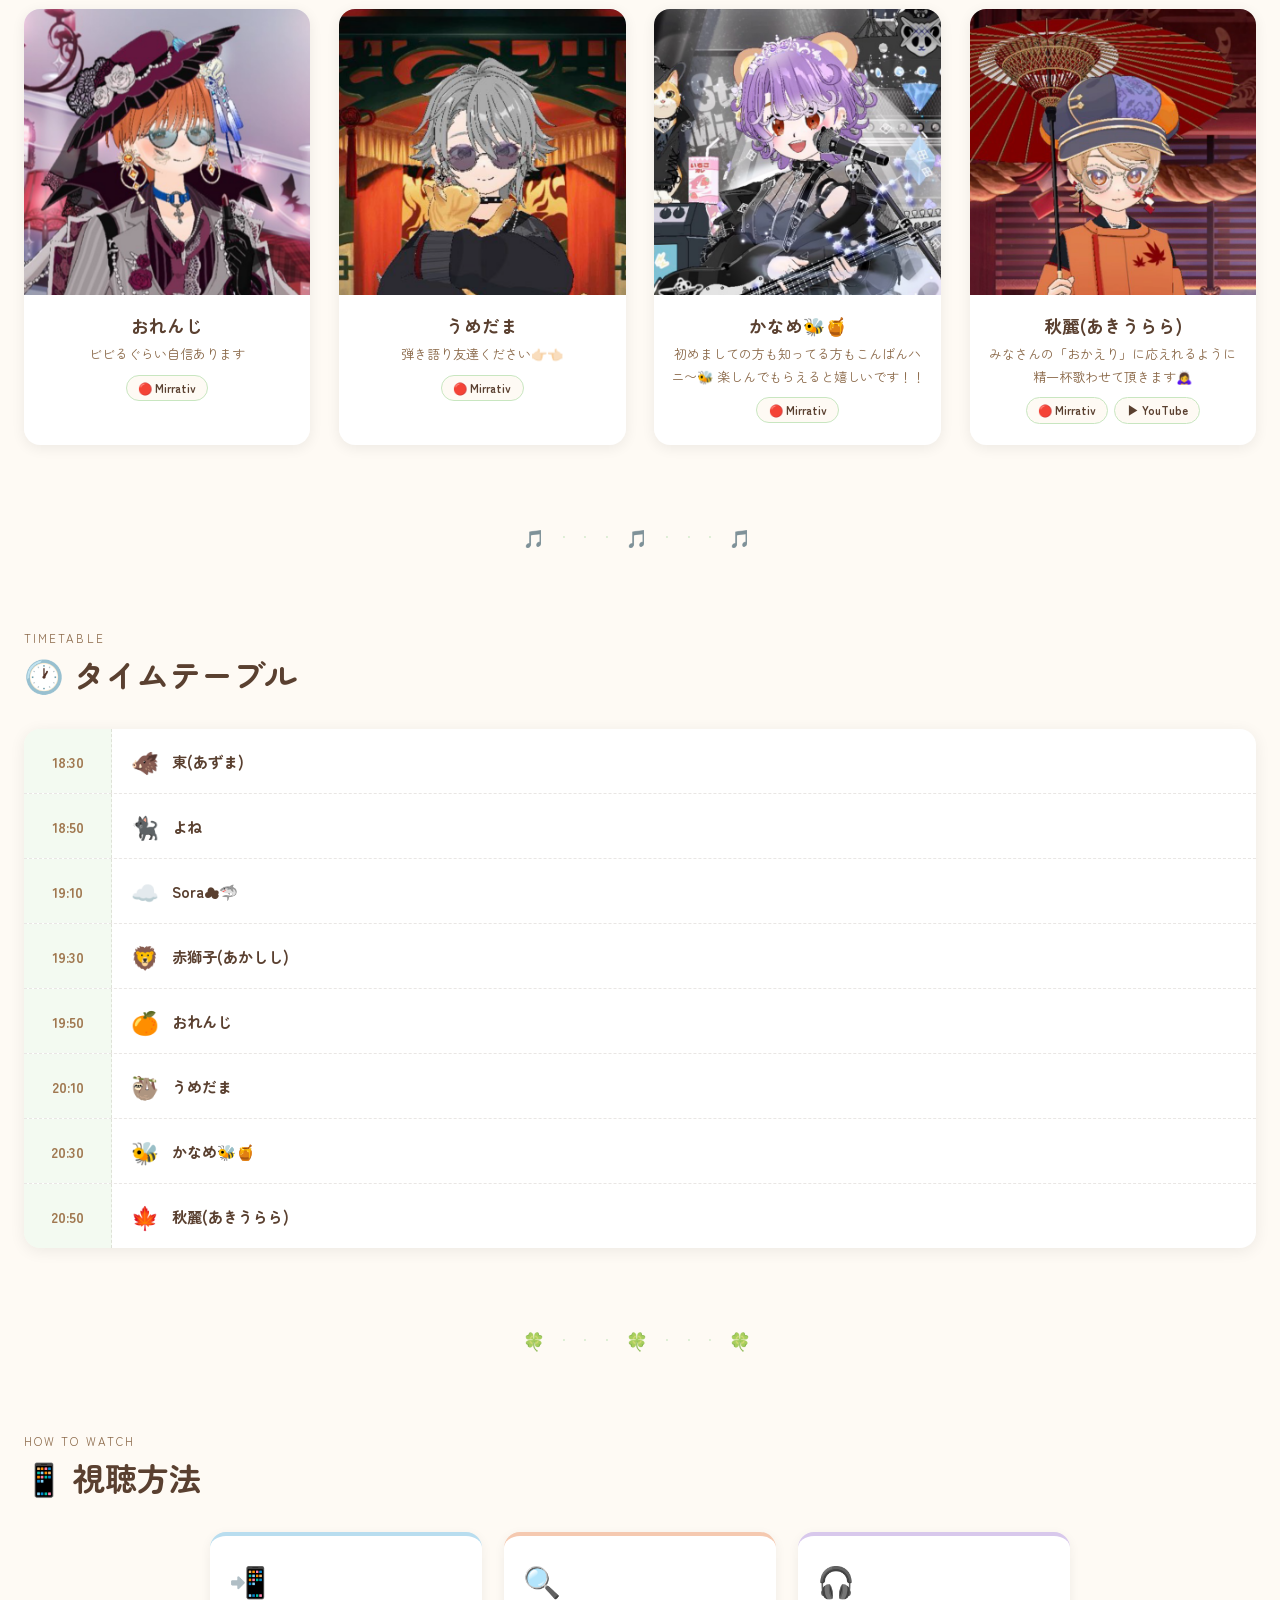
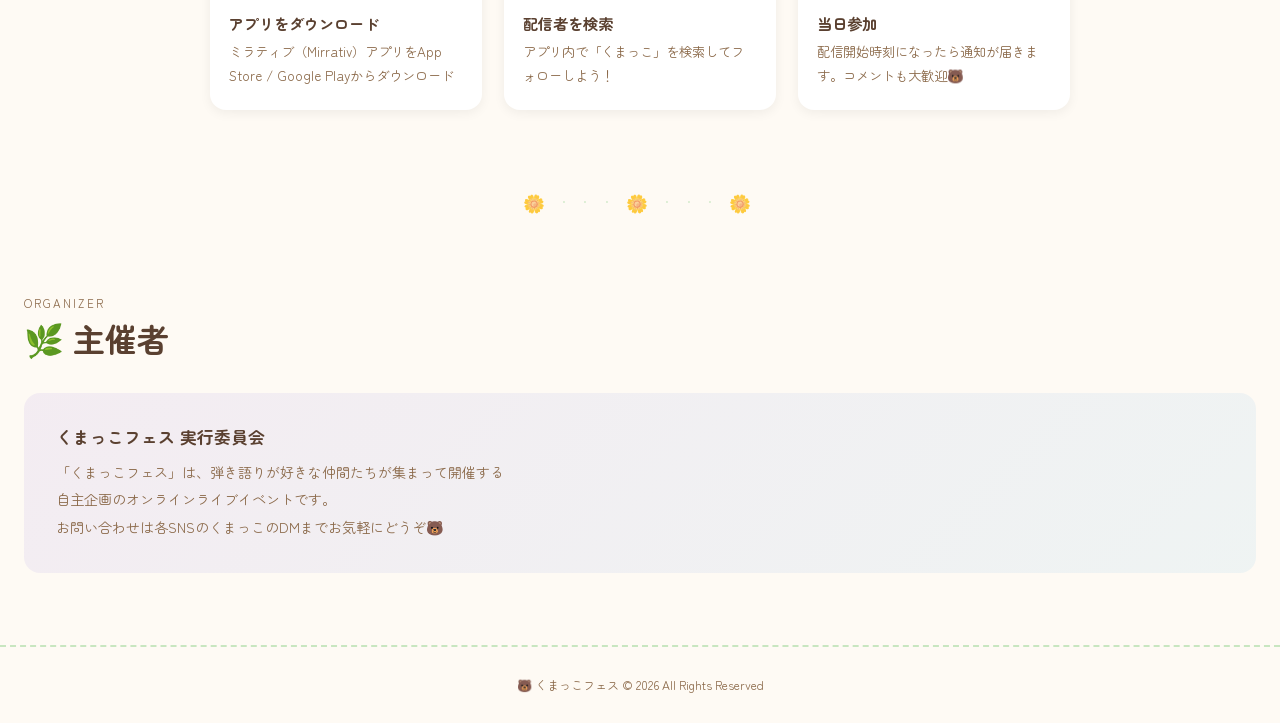
==== commit 3d07ddf2: "Add files via upload" ====
--- a/index.html
+++ b/index.html
@@ -70,7 +70,7 @@
 
     <p class="hero-desc">～ 木漏れ日を探して ～</p>
 
-    <p class="hero-date"><em>2026年6月27日（土）</em></p>
+    <p class="hero-date"><em>2026年7月25日（土）</em></p>
 
     <a href="https://mirrativ.com" target="_blank" rel="noopener" class="hero-platform">📱 ミラティブ（Mirrativ）にてライブ配信</a>
 
